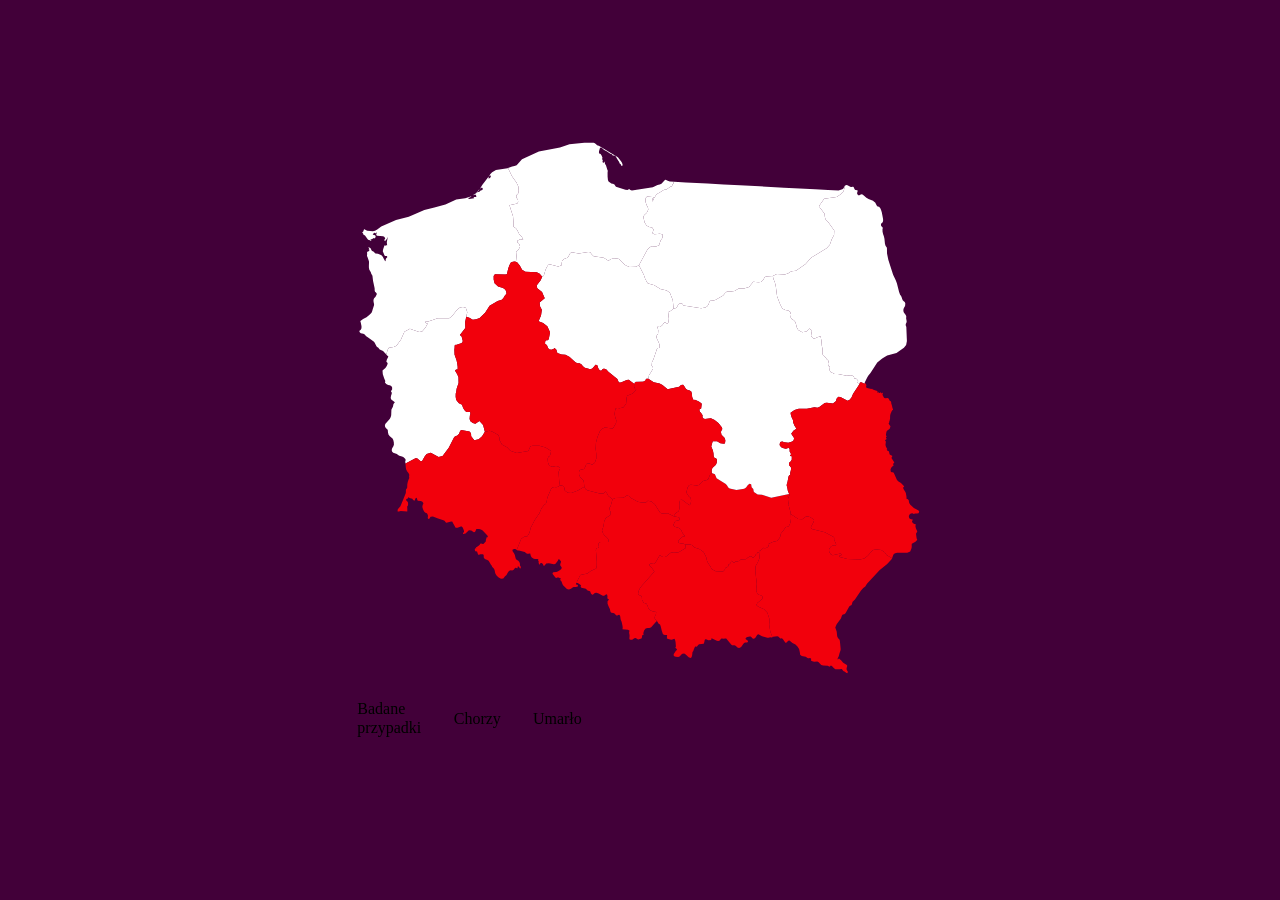
==== index.html @ c2839b9c "Updates" ====
<!DOCTYPE html>
<html lang="en">

<head>
  <meta charset="UTF-8" />
  <meta name="viewport" content="width=device-width, initial-scale=1.0" />
  <meta http-equiv="X-UA-Compatible" content="ie=edge" />
  <title>Site title</title>
  <meta name="description" content="Description" />

  <!-- Title -->
  <meta property="og:title" content="" />
  <!-- OPTIONAL description. 2-4 sentences. -->
  <meta property="og:description" content="" />
  <!-- full url with http(s) ie. https://maciejkorsan.github.io/my-repo/ -->
  <meta property="og:url" content="" />
  <!-- full url to the image with http(s) ie. https://maciejkorsan.github.io/my-repo/assets/img/fb.png. Facebook suggests at least 1200 x 630. -->
  <meta property="og:image" content="https://maciejkorsan.com/wtf-gulp-starter/assets/img/cover.png" />

  <link rel="manifest" href="manifest.json" />
  <meta name="apple-mobile-web-app-capable" content="yes" />
  <link rel="apple-touch-icon" sizes="192x192" href="assets/pwa/icons/icon-192x192.png" />

  <link rel="icon" type="image/png" href="assets/pwa/icons/icon-192x192.png" />

  <link rel="stylesheet" href="css/main.css" />
</head>

<body>
  <main class="main">

    <svg id="Poland_-_Provinces" data-name="Poland - Provinces" xmlns="http://www.w3.org/2000/svg" width="565.33"
      height="533.13" viewBox="0 0 565.33 533.13">
      <defs>
        <style>
          .cls-1 {
            fill: #878787;
            stroke: #f9f9f9;
            stroke-linecap: round;
            stroke-linejoin: round;
            stroke-width: 0.25px;
            fill-rule: evenodd;
          }
        </style>
      </defs>
      
      <polygon id="zachodniopomorskie" class="woj__zach"
        points="166.23 98.78 165.17 96.53 163.88 94.67 162.31 93.26 160.19 88.97 158.85 87.36 156.47 85.63 156.45 80.41 156.01 75.16 152.46 64.31 160.25 62.38 161.14 61.01 160.92 58.63 159.87 57.16 159.25 55.77 159.66 54.07 161.14 52.54 161.73 49.97 161.33 45.38 159.6 41.84 155 35.16 151.11 27.3 151 27.09 151 27.09 150.62 27.24 138.94 28.97 135.13 31.36 133.19 33.31 132.04 35.61 132.87 34.81 133.6 34.51 133.92 34.91 133.57 36.2 132.85 37.03 131.95 37.38 131.39 37.14 131.69 36.2 131.69 35.61 125.22 43.96 122.85 48.06 123.67 47.23 124.16 46.63 125.27 46.67 125.93 48.06 125.21 48.9 123.25 49.82 122.47 50.76 121.59 51.12 120.57 51.33 120.06 51.52 120.55 50.8 121.8 49.49 122.5 48.06 119.05 52.14 116.73 53.66 114.81 54.61 117.85 53.65 119.14 53.72 119.03 55.26 119.22 55.4 119.32 55.37 119.38 55.45 119.41 55.92 116.74 55.92 116.74 56.63 117.13 56.63 117.13 57.22 112.2 58.09 110.99 57.22 113.76 55.98 114.46 55.26 108.28 57.34 99.27 58.47 88.43 63.4 77.4 66.38 67.33 69.08 51.78 75.67 39.03 79.02 24.24 85.61 20.23 88.58 18.06 89.74 15.84 90.2 10.31 89.74 8.6 89.09 7.99 88.58 7.07 88.16 6.12 90.72 5.66 91.03 5.12 91.19 6.1 92.4 6.55 93.88 6.55 93.88 6.68 93.86 7.99 94.46 10.68 98.37 11.61 98.99 12.27 99.1 13.15 99.56 13.68 99.64 14.4 99.49 14.45 99.3 13.68 98.99 13.68 98.35 14.48 98.27 15.24 98.02 16.76 97.05 17.27 97.43 17.98 97.1 18.56 96.26 18.67 95.11 18.2 94.5 17.29 94.09 15.62 93.76 16.1 93.14 16.47 92.53 16.85 92.06 17.34 91.87 18.01 92.05 18.48 92.31 18.92 92.17 19.47 91.22 19.57 91.58 19.59 91.66 19.64 91.68 19.82 91.87 19.11 93.72 19.98 94.69 26.18 95.34 27.51 96.09 28.28 97.7 27.93 98.04 27.42 98.72 27.14 98.99 27.43 99.48 27.75 99.83 28.14 100.08 28.63 100.29 28.28 99.64 29.62 98.29 30.05 97.54 30.19 96.4 30.57 96.4 30.39 98.19 30 99.88 29.8 101.78 30.19 104.17 29.32 104.21 28.71 104.57 28.16 104.73 27.52 104.17 26.15 108.27 25.78 110.35 27.52 114.54 28.16 114.88 29.59 115.01 30.19 115.19 30.14 115.74 30.15 116.11 30.19 116.47 29.42 117.08 28.95 117.65 28.7 118.53 28.63 120.04 28.34 120.32 27.69 119.48 25.86 115.94 25.01 114.72 23.96 113.9 20.96 112.82 18.5 112.4 17.88 111.88 16.76 110.67 15.24 109.94 14.45 109.33 13.79 107.5 13.1 106.98 12.32 106.59 11.77 106.1 11.46 106.8 12 107.12 12.18 107.44 12 107.77 11.46 108.09 12.44 108.78 12.37 109.55 11.63 110.24 10.62 110.67 10.08 110.74 10.08 110.74 10.07 110.75 10.14 113.4 9.91 114.87 10.76 116.71 11.93 120.37 12.03 121.3 11.88 124.75 11.92 126.83 12.33 128.77 13.69 130.88 14.27 132.84 15.44 134.82 16.02 139.68 17.2 145.14 17.57 146.9 17.66 147.69 17.69 149.38 17.87 150.3 18.21 150.9 19.06 151.62 19.28 152.15 20.01 152.82 18.55 155.7 18.14 156.32 17.55 156.63 17 157.47 16.6 158.61 16.45 159.85 16.65 161.36 16.98 162.68 17.1 164.03 15.42 169.3 15.27 170.08 14.52 171.76 12.8 173.56 9.51 176.2 6.11 177.98 3.4 180 3.4 180.58 3.74 181.51 4.42 184.8 4.55 185.96 4.32 187.71 3.74 188.83 2.25 190.12 2.89 191.43 3.87 192.19 5.04 192.56 6.28 192.65 7.4 193.15 9.22 195.31 10.75 196.13 16.69 200.52 17.55 201.54 19.47 205.33 20.05 205.89 21.11 206.39 22.72 208.59 26.06 209.92 29.31 213.58 30.67 208.66 31.9 206.82 36.65 206.06 39.48 204.86 43.86 198.68 47.41 190.87 52.88 187.84 62.16 190.93 65.12 190.51 68.55 186.51 70.68 182.47 69.15 182.21 68.04 180.7 71.2 180.53 80.67 177.27 92.19 177.31 95.01 175.24 100.03 168.81 102.96 166.48 106 166.06 108.81 166.68 110.28 171.24 109.26 175.65 112.35 176.68 115.77 178.73 119.26 178.25 122.69 176.91 128.08 171.8 132.61 164.68 140.7 159.94 144.82 158.66 146.44 157.12 147.75 154.78 149.47 152.65 149.12 149.96 147.37 147.72 145.3 146.63 141.08 145.55 137.57 142.14 136.71 138.8 136.65 135.06 137.91 133.27 148.2 133.54 149.88 133.21 151.31 127.22 152.39 124.13 153.86 121.56 155.86 120.67 157.99 120.61 160.08 121.28 159.1 111.05 161.44 108.65 163.1 105.7 162.48 103.7 161.51 102.09 160.39 101.55 160.33 99.69 163.13 98.37 166.23 98.78"
        fill="#FFFFFF" />
      <polygon id="świętokrzyskie" class="woj__swie"
        points="433.93 374.17 433.75 372.97 433.47 371.07 432.05 365.65 431.95 364.82 431.82 364.51 431.56 364.35 431.31 364.12 431.18 363.61 431.25 363.06 431.39 362.8 431.54 362.63 431.6 362.35 432.01 358.51 431.84 356.78 430.8 356.01 430.8 355.4 431.2 355.32 431.69 355.09 432.13 354.71 432.36 354.19 432.14 352.99 414.26 356.71 405.01 353.81 400.71 353.44 396.89 350.95 396.53 349.6 396.29 348.12 394.62 346.23 394.15 343.23 392.46 342.65 390.71 344.31 389.07 346.61 387.22 347.66 379.45 348.91 372.69 347.5 371.25 346.41 370.07 344.52 368.77 343.03 359.57 337.37 357.91 333.16 354.82 332.05 353.22 333.25 351.17 338.33 349.31 339.19 347.45 339.48 345.68 340.35 341.8 344.04 340 344.56 333.82 343.69 332.08 344.33 330.71 346.14 329.32 351.51 331.87 355.39 333.6 356.77 334.14 359.74 333.7 362.64 332.43 364.15 325.05 358.73 323.07 359.09 322.35 361.95 322.31 364.78 322.54 367.58 321.59 370.24 319.65 371.54 318.03 373.05 316.73 375.23 321.52 376.16 322.22 376.54 322.42 377.53 322.44 378.62 322.17 379.32 318.34 379.95 316.24 383.94 317.77 385.77 321.98 386.98 323.91 388.46 325.47 391.94 328.13 395.18 325.88 395.52 322.03 398.77 320.91 401.21 322.87 402.23 326.67 402.8 328.24 403.42 333.51 403.43 335.7 404.61 337.59 406.59 342.28 408.07 346.58 410.95 349.13 416.01 350.08 420.04 351.04 422.08 353.58 425.65 354.63 427.89 358.74 430.36 366.08 430.56 367.76 428.77 367.98 427.85 368.67 426.77 370.47 425.9 371.25 425.14 371.41 424.68 371.48 423.75 371.67 423.32 371.9 423.16 372.4 423.13 372.59 423.02 373.77 421.83 374.12 420.33 374.49 419.79 376.63 421.83 377.55 421.4 378.31 420.6 379.05 420.12 379.91 420.69 380.67 420.19 382.2 420.04 382.72 419.74 383.27 419.01 383.74 418.6 384.31 418.38 388.46 418.24 389.31 418.01 389.93 417.48 390.45 416.89 390.98 416.45 393.28 415.34 393.84 415.2 394.67 415.53 395.16 416.18 395.71 416.66 396.7 416.45 396.7 416.31 397.67 414.93 398.07 414.63 398.37 414.61 398.58 414.44 398.64 413.7 398.94 413.24 399.59 412.91 400.25 412.31 400.55 411.07 401.07 411.51 401.45 411.53 402.08 411.07 402.14 410.8 402.08 410.37 402.05 409.99 402.27 409.81 403.07 409.88 403.26 409.81 406.69 406.82 407.74 407.29 409.16 406.98 410.59 406.14 411.65 405.02 411.11 403.63 410.89 403.22 416.23 400.82 419.82 399.89 420.84 399.02 422.56 396.95 423.26 395.58 423.55 393.89 423.95 392.51 426.6 389.35 428.2 386.67 429.16 385.98 430.63 385.74 431.63 385.2 432.48 383.9 433.14 382.32 433.54 380.92 434 377.44 433.93 374.17"
        fill="#F2000C" />
      <polygon id="śląskie" class="woj__slas"
        points="328.61 405.32 328.24 403.42 326.67 402.8 322.87 402.23 320.91 401.21 322.03 398.77 325.88 395.52 328.13 395.18 325.47 391.94 323.91 388.46 321.98 386.98 317.77 385.77 316.24 383.94 318.34 379.95 322.17 379.32 322.44 378.62 322.42 377.53 322.22 376.54 321.52 376.16 316.73 375.23 310.66 372.13 305.06 372.43 303.17 371.86 297.95 363.53 294.59 360.43 290.83 359.73 288.9 361.41 284.44 361.43 280.82 360.68 273.51 356.72 271.8 354.97 269.83 354.58 268.06 355.81 266.24 356.67 258.34 356.93 255.54 358.31 253.61 365.13 252.91 365.97 252.49 367.34 252.84 369.35 253.59 370.99 253.19 374.13 248.82 376.95 247.32 380.11 246.33 385.64 245 389.24 246.08 392.59 247.56 394.61 249.37 396 251.16 397.93 251.79 401.09 243.67 401.01 242.04 401.4 241.3 403.39 241.92 404.94 241.81 406.51 240.58 407.09 239.38 407.33 238.87 409.12 239.82 420.36 239.77 424.84 239.17 427.38 233.76 429.92 230.41 432.47 223.36 433.94 220.04 440.46 219.96 441.91 219.96 441.92 220.75 442.12 224.01 444.26 223.65 445.86 224.38 446.71 227.95 447.39 228.8 447.86 230.56 449.38 231.22 449.68 232.53 449.95 233.19 450.44 233.43 450.92 233.82 452.27 234.13 452.85 235.24 453.76 236.05 453.6 237.61 452.24 237.55 452.09 237.47 451.99 237.38 451.94 237.25 451.94 239.51 451.66 241.67 452.43 245.82 454.73 247.12 454.73 249.32 453.32 250.15 453.82 250.49 455.39 250.35 456.72 250.6 457.79 252.08 458.59 250.55 460.37 250.57 462.7 251.54 465.33 252.86 468.05 253.42 470.56 253.77 471.21 254.51 471.73 256.24 471.88 257.03 472.13 257.76 472.72 258.86 474.02 259.56 474.45 260.38 474.38 261.25 474 262.12 473.85 262.96 474.47 263.19 475.15 263.57 478.12 263.83 478.95 264.49 480.45 264.73 481.23 265.54 484.91 265.7 486.69 265.46 488.13 271 488.64 272.61 489.63 272.12 491.08 272.18 492.3 272.45 493.47 272.6 494.74 272.36 497.57 272.68 498.53 273.77 498.74 275.18 498.63 277.34 497.37 278.56 497.08 279.08 497.26 280.19 498.07 280.72 498.34 281.3 498.38 282.7 498.1 284.43 497.41 284.83 496.72 284.97 495.65 285.37 493.98 285.53 493.94 286.22 493.93 286.46 493.74 286.6 493.17 286.49 492.76 286.31 492.5 286.21 492.4 287.11 489.61 287.87 488.39 288.68 487.61 289.6 487.16 290.67 486.93 292.39 486.95 292.97 486.85 293.76 486.53 294.18 486.17 299.03 480.81 299.24 480.38 299.56 480.24 299.87 480.37 299.87 480.36 299.58 479.36 298.27 478.47 297.56 476.91 298.03 475.11 298.98 473.18 299.17 470.91 295.39 470.24 293.3 469.29 291.49 467.59 290.64 464.93 289.51 462.85 286.66 461.73 284.99 458.73 284.87 455.83 283.67 454.32 282.19 454.16 281.06 452.69 281.7 449.78 282.94 447.23 284.17 445.42 297.42 430.51 294.82 426.89 291.85 423.92 293.61 422.55 297.34 423.08 299.77 419.61 301.32 416.48 302.82 414.24 305.92 416.03 307.35 416.02 308.77 415.7 313.72 411.84 316.79 411.36 319.92 411.61 321.69 411.33 328.75 406.89 328.61 405.32"
        fill="#F2000C" />
      <polygon id="mazowieckie" class="woj__mazo"
        points="502.37 242.05 501.46 242.34 500.53 241.76 500.7 241.34 500.98 240.38 501.26 239.89 499.69 237.98 498.67 237.38 497.48 238.01 496.96 235.94 495.67 234.68 494.03 234.16 489.67 234.76 480.97 232.96 478.02 233.12 476.66 232.78 476 231.71 475.04 232.12 473.91 231.25 472.97 229.9 472.57 228.92 472.91 225.89 472.76 225.45 471.98 225.32 471.51 224.9 471.24 224.12 471.04 222.95 471.09 222.13 471.34 221.41 471.53 220.65 471.39 219.75 471 219.21 469.76 218.15 468.6 216.54 465.48 213.2 465.65 211.2 465.47 207.76 464.8 204.5 464.45 199.69 463.58 195.35 460.34 196.27 457.19 197.85 455.44 196.63 454.04 194.65 454.93 189.55 452.22 187.5 449.43 190.52 445.19 191.15 441.21 189.07 439.73 186.37 438.96 182.97 438.14 180.66 436.78 179.25 434.64 178.07 433.22 175.52 432.99 173.16 433.89 171.48 431.33 169.49 428.25 169.04 425.29 167.42 423.23 163.44 420.12 155.6 418.72 144.86 417.82 141.17 416.54 138.13 415.8 134.88 409.04 135.4 407.66 136.15 406.06 139.32 403.78 140.94 401.24 141.33 396.28 140.86 392.04 145.92 387.01 147.53 381.67 147.51 377.57 149.88 374.02 150.62 370.02 150.57 368 152.22 366.15 154.43 358.33 158.96 356.29 159.57 354.14 159.34 352.41 160.69 351.46 163.84 350.01 165.54 348.32 166.39 344.12 167.17 326.47 164.44 325.98 163.85 325.62 163.03 324.75 162.43 323.79 162.22 321.57 162.91 320.13 165.78 318.51 167.13 316.58 167.62 313.9 169.79 311.04 171.14 311.37 172.9 311.42 174.73 311.87 177.47 311.71 179.3 311.41 181.11 310.88 182.69 309.81 182.56 308.78 181.82 307.7 181.37 306.51 182.51 305.47 184.1 303.13 186.07 300.4 185.71 301.27 189.51 300.99 192.92 299.87 194.16 299.4 196.03 300.02 197.96 300.95 199.71 302.56 203.6 302.61 206.65 300.21 207.3 296.45 218.27 294.97 221.31 294.67 224.83 295.82 226.01 296.05 227.71 291.92 234.54 291.69 236.08 291.32 237.64 296.71 241.36 302.59 242.61 305.46 243.96 310.63 248.14 322.24 245.73 324.02 243.91 326.1 243.72 327.62 245.66 328.97 248.01 330.72 248.92 332.7 249.51 334.24 250.58 334.95 252.91 335.14 256.11 336.28 258.64 337.08 259.07 337.94 258.86 341.79 260.41 343.97 261.88 344.74 262.86 344.16 267.41 342.3 268.5 342.76 270.43 344.26 272.15 345.59 274.15 345.45 275.86 345.94 277.33 347.95 277.98 353.88 277.3 357.59 279.01 361.64 282.16 364.93 286.57 365.29 288.06 364.79 289.09 364.23 289.92 363.94 291.07 364.46 293.64 367.47 296.79 368.32 299.08 368.18 301.23 367.46 302.71 363.4 302.14 360.05 300.33 355.69 300.33 354.24 305.39 355.9 309.39 356.45 312.16 356.66 315.02 357.08 316.47 359.14 317.46 359.87 318.28 359.86 321.16 358.93 323.63 355.34 326.98 354.63 329.42 354.82 332.05 357.91 333.16 359.57 337.37 368.77 343.03 370.07 344.52 371.25 346.41 372.69 347.5 379.45 348.91 387.22 347.66 389.07 346.61 390.71 344.31 392.46 342.65 394.15 343.23 394.62 346.23 396.29 348.12 396.53 349.6 396.89 350.95 400.71 353.44 405.01 353.81 414.26 356.71 432.14 352.99 430.77 349.56 430.33 346.71 429.81 345.11 429.69 344.41 429.78 343.39 429.99 342.61 430.46 341.31 431.47 335.76 432.15 334.33 432.68 333.88 433.29 333.79 433.19 331.92 433.87 329.21 434.21 326.64 431.98 323.97 432.09 321.79 433.4 320.73 434.75 318.84 434.81 315.17 433.09 315 433.09 314.38 433.94 313.38 433.75 312.27 432.74 310.7 432.62 309.43 432.67 308.41 432.47 307.61 431.6 307.02 431.07 306.97 429.69 307.58 428.71 307.68 425.83 307.07 424.28 306.35 423.45 305.37 422.75 304.17 422.67 303.24 423.25 300.94 425.27 300.4 427.27 301.22 431.34 301.86 435.3 300.45 436.69 299.13 437.07 297.08 434.25 292.74 436.41 289.7 439.49 287.83 437.53 284.83 436.17 281.47 435.94 279.07 434.84 276.7 433.94 274.16 433.59 271.87 437.56 268.91 441.81 267.68 449.9 267.73 457.55 266.21 460.39 266.74 462.35 266.11 467.69 262.1 469.83 261.85 475.98 262.44 479.08 259.9 479.35 258.54 479.71 257.39 480.63 256.4 481.65 255.72 483.94 256.25 490.49 259.63 492.66 258.81 494.51 256.44 496.11 252.7 501.42 244.84 503.21 241.47 502.37 242.05"
        fill="#FFFFFF" />
      <polygon id="warmińsko-mazurskie" class="woj__warMaz"
        points="487.81 44.8 486.39 47.43 485.34 48.29 481.49 49.56 470.98 49.01 457.95 48.31 442.4 47.48 426.85 46.66 402.63 45.36 382.63 44.3 366.49 43.44 350.35 42.58 328.7 41.42 317.16 40.8 316.94 40.92 316.32 40.86 316.42 41.29 316.57 42.33 316.67 42.77 315.79 42.95 315.35 43.9 315.05 44.95 314.57 45.45 313.76 45.57 313.01 45.88 309.39 48.55 307.19 48.86 306.27 49.24 301.92 52 301.21 52.17 300.5 52.63 299.08 53.96 297.67 56.27 297.31 56.63 296.93 57.2 295.94 59.81 295.19 60.55 295.23 59.15 295.45 57.99 295.85 57.13 296.38 56.63 296.38 55.92 295.07 56.09 290.09 55.44 288.74 56.99 288.35 60.25 289.58 63.92 290.73 65.96 291.32 68.35 290.68 70.1 289.81 71.64 287.37 74.12 286.48 75.45 286.63 77.32 287.64 81.41 289.51 84.5 292.21 86.1 295.08 86.48 296.54 88.47 295.45 92.21 297.44 93.18 302.97 92.73 305.77 93.49 305.55 95.03 305.55 96.62 304.87 97.87 303.85 98.91 302.97 101.61 302.3 102.65 302.19 104.18 299.03 105.58 294.52 105.28 292.18 106.76 290.2 108.92 281.95 124.32 286.79 133.77 288.17 137.81 289.87 141.02 290.74 142.28 292.05 142.84 293.11 142.89 297.39 144.31 303.37 147.91 309.75 149.59 312.86 151.78 315.75 159.1 316.58 167.62 318.51 167.13 320.13 165.78 321.57 162.91 323.79 162.22 324.75 162.43 325.62 163.03 325.98 163.85 326.47 164.44 344.12 167.17 348.32 166.39 350.01 165.54 351.46 163.84 352.41 160.69 354.14 159.34 356.29 159.57 358.33 158.96 366.15 154.43 368 152.22 370.02 150.57 374.02 150.62 377.57 149.88 381.67 147.51 387.01 147.53 392.04 145.92 396.28 140.86 401.24 141.33 403.78 140.94 406.06 139.32 407.66 136.15 409.04 135.4 415.8 134.88 419.86 133.09 427.86 133.56 431.37 132.31 433.01 131.01 434.78 130.26 438.95 129.63 448.6 123 454.03 116.84 469.6 107.15 472.81 103.75 474.76 98.23 477.03 93.88 477.23 89.45 471.3 81.13 468.46 78.34 467.87 75.7 467.56 72.86 461.92 65.29 467.17 57.8 479.64 56.04 483.35 53.52 486.54 50.17 487.95 45.53 487.81 44.8"
        fill="#FFFFFF" />
      <polygon id="pomorskie" class="woj__pomo"
        points="317.16 40.8 312.81 40.57 310.04 39.61 308.85 38.64 307.9 39.06 304.46 42.66 302.69 43.48 300.49 43.99 295.87 46.24 274.9 49.38 273.37 48.91 272.71 48.55 272.23 48.06 270.49 49.03 268.41 48.87 258.98 45.81 258.04 44.49 257.7 43.66 256.9 43.13 255.97 42.84 255.22 42.76 254.34 42.46 252.64 41.15 251.76 40.86 250.98 39.25 250.61 35.65 250.57 31.84 250.79 29.63 250.35 28.7 248.94 24.31 248.24 23.23 247.79 21.95 248.12 20.35 247.19 21.55 246.13 21.77 245.49 20.97 245.83 19.08 245.18 18.4 245.16 17.76 245.38 17.12 245.41 16.38 244.59 14.6 243.92 13.41 243.62 13.05 242.28 12.45 241.98 12.09 241.98 10.68 242.09 10.04 242.88 7.27 243.24 6.78 243.92 6.47 244.4 6.69 246.21 8.1 246.74 8.85 250.02 10.44 253.36 12.74 254.94 13.29 255.48 14.2 255.97 14.41 257.93 14.81 258.45 15.06 261.11 19.58 262.03 20.76 262.71 22.57 263.73 23.29 264.07 23.99 264.35 24.69 264.59 25.02 265.58 24.54 265.52 23.23 264.95 21.73 264.39 20.67 260.91 16.14 241.82 4.69 240.64 4.42 239.9 4.03 237.87 2.25 236.6 1.78 227.41 1.78 212.49 3.16 203 6.42 181.86 10.44 165 18.36 159.65 24.26 157.53 25.02 155.16 25.43 151 27.09 151 27.09 151.11 27.3 155 35.16 159.6 41.84 161.33 45.38 161.73 49.97 161.14 52.54 159.66 54.07 159.25 55.77 159.87 57.16 160.92 58.63 161.14 61.01 160.25 62.38 152.46 64.31 156.01 75.16 156.45 80.41 156.47 85.63 158.85 87.36 160.19 88.97 162.31 93.26 163.88 94.67 165.17 96.53 166.23 98.78 163.13 98.37 160.33 99.69 160.39 101.55 161.51 102.09 162.48 103.7 163.1 105.7 161.44 108.65 159.1 111.05 160.08 121.28 162.77 124.6 165.08 128.69 168.35 130.69 179.73 131.16 182.72 132.8 185.2 135.79 186.77 134.83 188.45 128.92 189.81 125.94 191.37 123.78 193.43 123.56 201.19 125.59 204.67 124.18 204.7 122.19 204.92 120.84 205.24 119.62 207.03 117.94 210.87 116.51 213.14 112.32 214.65 111.14 221.75 112.53 231.22 111.11 233.18 111.28 234.83 113.4 236.66 115.15 246.72 116.83 251.48 119.67 253.56 118.29 256.78 117.14 261.34 117.79 262.44 118.41 263.2 119.32 264.1 119.91 267.78 123.72 269.51 124.83 272.56 126.04 278.93 125.66 281.95 124.32 290.2 108.92 292.18 106.76 294.52 105.28 299.03 105.58 302.19 104.18 302.3 102.65 302.97 101.61 303.85 98.91 304.87 97.87 305.55 96.62 305.55 95.03 305.77 93.49 302.97 92.73 297.44 93.18 295.45 92.21 296.54 88.47 295.08 86.48 292.21 86.1 289.51 84.5 287.64 81.41 286.63 77.32 286.48 75.45 287.37 74.12 289.81 71.64 290.68 70.1 291.32 68.35 290.73 65.96 289.58 63.92 288.35 60.25 288.74 56.99 290.09 55.44 295.07 56.09 296.38 55.92 296.38 56.63 295.85 57.13 295.45 57.99 295.23 59.15 295.19 60.55 295.94 59.81 296.93 57.2 297.31 56.63 297.67 56.27 299.08 53.96 300.5 52.63 301.21 52.17 301.92 52 306.27 49.24 307.19 48.86 309.39 48.55 313.01 45.88 313.76 45.57 314.57 45.45 315.05 44.95 315.35 43.9 315.79 42.95 316.67 42.77 316.57 42.33 316.42 41.29 316.32 40.86 316.94 40.92 317.16 40.8"
        fill="#FFFFFF" />
      <polygon id="podlaskie" class="woj__podl"
        points="549.79 197.34 549.33 186.12 549.18 185.41 548.96 184.95 548.76 184.39 548.71 183.4 548.87 182.67 549.49 181.42 549.65 180.84 549.63 180.1 549.16 177.52 549.15 176.92 549.28 175.81 549.19 175.09 548.55 173.72 546.86 171.54 546.38 169.96 546.45 168.15 546.99 166.86 547.67 165.74 548.17 164.4 548.3 162.14 547.71 161.02 546.75 160.27 545.75 159.17 545.09 157.73 544.65 156.37 544.1 155.05 543.1 153.7 542.11 151.04 539.88 142.19 538.75 139.23 536.12 133.73 531.38 119.1 530.04 112.53 529.92 106.73 529.91 106.73 529.91 106.72 528.55 104.72 527.96 102.78 527.45 97.75 526.88 95.36 526.14 93.18 525.56 90.86 525.49 88.08 525.72 87.52 525.76 87 525.6 86.53 525.27 86.1 524.67 85.61 524.22 84.92 523.98 84.06 524.02 83.04 524.29 82.62 524.59 82.24 525.27 81.68 526.1 80.22 526.08 78.07 525.27 73.63 524.84 71.59 524.23 69.46 523.45 67.55 522.52 66.18 522.01 65.87 520.81 65.54 520.23 65.15 519.72 64.41 518.7 62.46 518.16 61.62 517.13 60.73 516.01 59.78 511.51 58.07 509.38 56.76 505.91 53.84 504.89 53.35 503.77 53.6 502.43 54.17 501.15 54.17 500.14 52.76 500.15 51.75 500.47 50.66 500.68 49.75 500.32 49.22 498.4 48.99 497.78 48.56 497.42 47.95 497.18 47.2 496.86 46.45 496.26 45.85 495.69 45.71 494.42 45.98 493.81 45.9 490.46 44.17 489.27 44 487.88 44.66 487.81 44.8 487.95 45.53 486.54 50.17 483.35 53.52 479.64 56.04 467.17 57.8 461.92 65.29 467.56 72.86 467.87 75.7 468.46 78.34 471.3 81.13 477.23 89.45 477.03 93.88 474.76 98.23 472.81 103.75 469.6 107.15 454.03 116.84 448.6 123 438.95 129.63 434.78 130.26 433.01 131.01 431.37 132.31 427.86 133.56 419.86 133.09 415.8 134.88 416.54 138.13 417.82 141.17 418.72 144.86 420.12 155.6 423.23 163.44 425.29 167.42 428.25 169.04 431.33 169.49 433.89 171.48 432.99 173.16 433.22 175.52 434.64 178.07 436.78 179.25 438.14 180.66 438.96 182.97 439.73 186.37 441.21 189.07 445.19 191.15 449.43 190.52 452.22 187.5 454.93 189.55 454.04 194.65 455.44 196.63 457.19 197.85 460.34 196.27 463.58 195.35 464.45 199.69 464.8 204.5 465.47 207.76 465.65 211.2 465.48 213.2 468.6 216.54 469.76 218.15 471 219.21 471.39 219.75 471.53 220.65 471.34 221.41 471.09 222.13 471.04 222.95 471.24 224.12 471.51 224.9 471.98 225.32 472.76 225.45 472.91 225.89 472.57 228.92 472.97 229.9 473.91 231.25 475.04 232.12 476 231.71 476.66 232.78 478.02 233.12 480.97 232.96 489.67 234.76 494.03 234.16 495.67 234.68 496.96 235.94 497.48 238.01 498.67 237.38 499.69 237.98 501.26 239.89 500.98 240.38 500.7 241.34 500.53 241.76 501.46 242.34 502.37 242.05 503.21 241.47 503.97 241.14 504.99 241.39 506.75 242.45 507.75 242.44 508.19 242.13 508.19 242.13 507.78 241.78 507.61 241.74 510.2 236.42 511.23 234.82 513.47 232.06 520.27 221.56 525.2 217.45 530.15 214.55 539.49 211.88 546.92 206.81 549.14 204.06 549.91 200.11 549.79 197.34"
        fill="#FFFFFF" />
      <polygon id="podkarpackie" class="woj__podk"
        points="535.13 417.21 529.53 413.93 527.72 411.21 524.2 408.95 520.09 408.49 516.9 408.8 515.42 409.44 510.82 414.67 507.2 417.6 502.98 418.5 490.42 418.09 482.77 415.91 482.22 414.63 484.12 414.15 485 413.64 483.5 412.61 475.71 414.15 473.75 413.24 472.3 411 471.89 408.82 472.83 407 474.21 405.16 475.96 404.57 477.7 404.79 479.23 403.9 478.59 401.76 477.26 399.28 477.13 398.07 477.18 396.87 476.67 396.06 467.87 391.32 454.84 388 453.81 386.2 456.35 381.39 457.13 379.15 455.34 377.58 453.36 376.34 451.22 375.52 449.02 375.62 445.32 378.22 441.14 378.01 433.75 372.97 433.93 374.17 434 377.44 433.54 380.92 433.14 382.32 432.48 383.9 431.63 385.2 430.63 385.74 429.16 385.98 428.2 386.67 426.6 389.35 423.95 392.51 423.55 393.89 423.26 395.58 422.56 396.95 420.84 399.02 419.82 399.89 416.23 400.82 410.89 403.22 411.11 403.63 411.65 405.02 410.59 406.14 409.16 406.98 407.74 407.29 406.69 406.82 403.26 409.81 403.07 409.88 402.44 417.25 400.74 421.38 398.65 424.99 398.31 429.89 399.81 443.05 399.36 446.9 399.31 450.25 399.81 451.26 400.26 452.44 401.45 453.87 403.05 454 405.13 455.12 405.88 457.6 400.33 461.91 399.37 464.05 401.02 465.57 407.03 468.15 410.39 471.79 412.33 477.81 412.52 480.87 412.21 483.87 413.24 490.14 415.24 495.85 415.31 496.1 415.32 496.13 416.17 495.78 420.17 495.33 421.21 495.6 421.78 495.98 422.82 497 423.39 497.39 423.81 497.45 424.67 497.26 425.23 497.42 426.17 498.39 428.05 501.29 428.91 501.99 429.49 501.6 430.28 500.65 431.25 499.77 432.37 499.56 433.4 500.14 435.45 502.04 438.46 503.55 440.47 505.45 442.08 508.05 442.78 511.08 443.15 513.8 444.74 514.96 448.69 515.72 450.51 516.89 451.16 517.18 451.72 517.22 453.06 517.05 453.52 517.14 454.13 517.83 454.14 518.43 453.98 518.98 454.11 519.52 454.53 519.88 457.15 520.68 460.24 520.56 461.43 521.03 464.26 523.89 466.31 524.52 470.68 524.71 472.62 525.66 473.8 524.53 474.92 524.88 477.01 527.2 478.39 528.14 479.59 528.29 480.79 528.17 482.81 528.32 484.07 527.94 484.68 528.01 485.24 528.55 486.27 530 486.89 530.2 487.89 530.72 489.13 531.84 490.26 532.33 490.91 530.97 490.81 530.69 490.73 530.51 489.83 528.95 489.58 528.15 489.65 526.99 490.16 525.32 490.16 524.59 489.48 523.73 486.97 522.32 485.94 521.56 484.31 519.4 482.5 518.12 482.71 518.07 482.78 518.03 481.9 517.41 481.16 518.34 480.9 518.52 480.56 518.06 480.86 517.02 481.75 515.17 482.54 512.14 483.48 509.54 483.69 508.29 482.94 500.43 482.69 499.07 482.38 498.41 481.17 497.13 480.44 495.98 480.28 495.5 480.08 494.52 479.73 490.87 479.35 489.61 478.28 486.53 479.67 483.21 483.91 477.49 484.88 474.73 485.28 473.99 485.9 473.45 487.11 473.21 487.72 472.94 488.66 471.99 492.1 465.73 492.65 465.06 493.14 464.74 494.13 464.37 494.61 463.88 494.87 463.27 495.33 461.52 495.62 460.8 497.96 458.39 504.02 449.48 506.24 447.02 508.29 445.41 509.97 442.8 522.74 428.9 525.27 426.94 528.31 424.59 528.32 424.59 528.32 424.59 528.33 424.59 529.95 423.28 534.35 418.48 535.13 417.35 535.16 417.23 535.13 417.21"
        fill="#F2000C" />
      <polygon id="opolskie" class="woj__opol"
        points="253.61 365.13 255.54 358.31 251.34 354.91 250.04 352.38 248.54 350.54 247.88 350.92 247.36 351.83 246.63 352.48 242.68 352.58 230.18 349.36 228.54 348.03 227.28 345.77 220.9 349.6 214.28 352.03 210.72 351.83 207.78 349.46 207.47 347.28 206.72 345.37 204.88 344.42 202.94 344.52 201.09 345.66 199.14 346.14 197.22 346 195.4 346.61 193.95 348.18 190.7 355.68 190.11 357.85 189.75 360.16 188.85 362.85 187.08 364.04 184.42 367.49 182.42 372.13 177.77 379.05 173.75 386.71 172.47 391.67 170.45 395.13 167.07 395.68 164.14 397.94 160.11 408.01 159.87 409.05 159.87 409.05 160.7 409.55 161.99 409.39 167.73 411.01 168.35 411.38 169.65 412.48 170.36 412.86 171.13 412.87 172.83 412.52 173.49 412.72 173.37 412.96 173.56 413.91 173.9 415.04 174.24 415.8 174.79 416.4 176.76 417.65 178.09 418.04 180.71 417.96 181.86 418.45 180.84 418.87 180.99 419.2 181.19 419.49 181.42 419.74 181.67 419.97 181.6 421.11 181.71 422.21 182.1 423.11 182.84 423.68 183.45 422.08 184.69 421.98 185.91 422.97 186.43 424.6 186.71 424.79 187.01 424.86 187.3 424.79 187.59 424.6 189.23 422.6 191.9 422.36 196.89 423.24 198.19 422.9 199.15 422.12 200.8 419.82 201.12 419.1 201.26 418.5 201.63 418.27 202.57 418.62 202.88 418.92 203.91 420.31 204.05 420.51 204.08 420.74 204.04 421 203.91 421.28 203.31 422.92 203.2 423.72 203.32 424.6 203.91 425.18 204.78 426.8 204.26 428.12 203.13 429.11 200.75 430.54 199.26 431.12 196.56 431.23 195.95 431.54 195.54 432.42 195.65 433.05 198.37 436.5 199.24 436.89 199.81 436.79 200.28 436.52 200.87 436.38 201.61 436.57 203.13 437.33 203.91 437.5 203.94 437.58 203.95 437.67 203.94 437.73 203.91 437.8 203.39 438.24 203.21 438.72 203.39 439.22 203.91 439.74 204.53 440.49 204.91 441.45 205.22 442.52 205.66 443.56 206.29 444.44 209.91 448.05 211.95 448.48 213.98 447.86 215.63 446.38 216.64 446.12 218.88 446.05 220.7 445.51 220.99 445.13 220.89 444.26 220.5 443.66 220.02 443.64 219.57 443.78 219.28 443.66 219.03 441.69 219.96 441.92 219.96 441.91 220.04 440.46 223.36 433.94 230.41 432.47 233.76 429.92 239.17 427.38 239.77 424.84 239.82 420.36 238.87 409.12 239.38 407.33 240.58 407.09 241.81 406.51 241.92 404.94 241.3 403.39 242.04 401.4 243.67 401.01 251.79 401.09 251.16 397.93 249.37 396 247.56 394.61 246.08 392.59 245 389.24 246.33 385.64 247.32 380.11 248.82 376.95 253.19 374.13 253.59 370.99 252.84 369.35 252.49 367.34 252.91 365.97 253.61 365.13"
        fill="#F2000C" />
      <polygon id="lubiskie" class="woj__lubi"
        points="126.11 284.07 122.46 280.04 118.37 282.82 115.84 281.99 113.43 280.34 112.61 277.92 112.86 274.8 113.37 273.05 113.28 271.23 112.36 270.65 111.39 271.07 109.31 271.03 107.33 269.04 106.04 266.68 105.04 263.85 101.96 262.2 100.43 260.61 99.12 258.67 98.68 255.8 98.72 252.72 99.36 250.04 99.48 248.66 99.77 247.34 101.59 241.96 101.47 236.33 100.35 233.62 97.98 229.4 99.17 228.56 100.67 228.57 100.68 225.81 100.24 222.46 99.56 219.25 97.58 213.82 97.37 208.68 97.61 206.73 97.67 204.66 98.06 203.8 98.91 203.9 104.2 202.22 105.28 201.52 105.81 200.07 104.61 195.52 102.9 193.92 108.33 186.92 108.15 181 109.26 175.65 110.28 171.24 108.81 166.68 106 166.06 102.96 166.48 100.03 168.81 95.01 175.24 92.19 177.31 80.67 177.27 71.2 180.53 68.04 180.7 69.15 182.21 70.68 182.47 68.55 186.51 65.12 190.51 62.16 190.93 52.88 187.84 47.41 190.87 43.86 198.68 39.48 204.86 36.65 206.06 31.9 206.82 30.67 208.66 29.31 213.58 29.63 213.94 31.37 215.38 29.8 218.68 29.37 220.81 30.41 221.77 30.67 222.75 29.74 224.9 28.39 227.05 25.5 229.62 25.81 233.25 27.14 237.25 28.31 239.91 27.98 241.57 29.23 242.98 31.12 243.96 32.71 244.33 34.28 245.02 35.15 246.62 35.13 248.49 34.04 249.94 34.04 250.5 34.84 251.77 34.63 253.07 34.03 254.73 33.69 257.09 34.25 258.4 37.88 261.13 36.85 262.41 36.43 263.19 36.25 264 36.14 264.83 35.91 265.69 34.7 267.89 34.4 268.77 34.2 274.31 33.73 276.08 32.87 277.72 31.84 279.1 28.64 282.38 27.9 283.94 28.07 285.86 28.99 287.27 30 287.97 30.77 289.01 30.99 291.39 31.57 293.69 32.83 295.17 35.54 297.44 36.27 298.99 36.81 301.28 36.91 303.65 36.25 305.45 35.16 307.18 34.71 308.92 34.83 309.57 35.01 310.52 36.25 311.81 39.9 313.05 41.08 313.89 41.08 313.9 42.35 314.63 44.98 315.41 46.24 316.02 47.11 316.7 48.15 317.8 48.73 319.03 48.25 320.15 48.46 322.51 49.51 321.89 58.45 317.22 60.06 317.19 63.35 320.04 64.98 320.17 67.81 315.29 69.67 313.06 73.76 311.63 81.62 315.98 85.57 314.99 91.76 306.8 97.26 296.03 98.46 295.14 100.42 294.49 102.11 292.78 102.93 290.45 104.02 288.93 112.5 290.51 114 292.13 114.18 295.25 117.28 299.22 121.71 298.23 125.11 295.24 127.85 290.8 126.11 284.07"
        fill="#FFFFFF" />
      <polygon id="lubelskie" class="woj__lube"
        points="553.84 372.4 555.38 372.2 556.86 373.03 558 372.53 559.86 372.51 561.55 372.15 562.24 370.61 561.52 369.51 556.86 366.93 553.09 363.43 552.25 362.04 551.94 360.87 551.88 360.07 551.73 359.34 551.11 358.4 550.43 357.93 549.72 357.64 549.31 357.28 549.54 356.58 549.54 356.03 548.89 352.31 548.4 351.12 546.93 348.84 546.11 347.07 546.32 346.26 547.24 345.77 546.62 344.69 543.96 341.97 541.12 340.17 539.86 338.63 536.76 331.83 535.81 331.21 534.73 331.19 533.85 330.73 533.49 328.83 533.79 327.64 534.55 326.32 535.55 325.27 536.57 324.87 536.22 323.65 536.29 322.73 536.69 322.11 537.34 321.81 536.88 320.73 534.61 317.37 534.52 316.81 535.39 315.01 534.6 314.47 533.59 314.1 532.71 313.49 532.34 312.23 532.23 311.67 532.01 310.47 531.25 310.01 530.36 309.67 529.67 308.27 530.05 308.3 530.43 308.27 529.21 306.15 528.72 304.9 528.52 303.61 528.82 301.18 528.74 300.3 528.11 299.61 528.11 298.94 528.61 298.87 528.95 298.66 529.67 297.77 529.39 297.38 529.05 296.75 528.87 296.17 529.09 295.92 529.61 295.68 529.48 295.11 529.1 294.48 528.9 294.01 529.22 291.93 529.44 290.97 529.67 290.32 530.62 289.22 531.79 288.5 532.86 287.43 533.49 285.33 532.46 283.93 531.58 282.3 532.2 281.55 532.43 279.58 533.11 279.21 533.08 278.79 533.04 278.68 532.94 278.68 532.72 278.59 533.08 277.56 533.12 274.63 533.49 272.96 534.54 270.45 535.28 269.29 536.15 268.63 535.51 267.08 534.72 263.65 534.26 262.52 534.2 261.47 533.98 260.42 533.3 259.94 532.77 259.71 532.43 259.13 532.15 258.39 531.78 257.69 530.73 257.05 528.08 257.13 526.99 256.78 525.44 253.67 525.66 253.35 525.82 252.26 525.61 251.57 524.67 252.48 524.3 252.05 523.75 251.59 523.53 251.18 522.76 252.12 522.23 252.01 521.73 251.49 521.03 251.18 520.22 251.49 520.06 251.34 520.47 250.5 520.47 249.94 519.3 249.81 515.83 248.5 515.09 247.76 514.23 248.1 510.21 247.01 508.95 246.2 509.4 244.58 509.22 243.38 508.61 242.48 508.19 242.13 508.19 242.13 507.75 242.44 506.75 242.45 504.99 241.39 503.97 241.14 503.21 241.47 501.42 244.84 496.11 252.7 494.51 256.44 492.66 258.81 490.49 259.63 483.94 256.25 481.65 255.72 480.63 256.4 479.71 257.39 479.35 258.54 479.08 259.9 475.98 262.44 469.83 261.85 467.69 262.1 462.35 266.11 460.39 266.74 457.55 266.21 449.9 267.73 441.81 267.68 437.56 268.91 433.59 271.87 433.94 274.16 434.84 276.7 435.94 279.07 436.17 281.47 437.53 284.83 439.49 287.83 436.41 289.7 434.25 292.74 437.07 297.08 436.69 299.13 435.3 300.45 431.34 301.86 427.27 301.22 425.27 300.4 423.25 300.94 422.67 303.24 422.75 304.17 423.45 305.37 424.28 306.35 425.83 307.07 428.71 307.68 429.69 307.58 431.07 306.97 431.6 307.02 432.47 307.61 432.67 308.41 432.62 309.43 432.74 310.7 433.75 312.27 433.94 313.38 433.09 314.38 433.09 315 434.81 315.17 434.75 318.84 433.4 320.73 432.09 321.79 431.98 323.97 434.21 326.64 433.87 329.21 433.19 331.92 433.29 333.79 432.68 333.88 432.15 334.33 431.47 335.76 430.46 341.31 429.99 342.61 429.78 343.39 429.69 344.41 429.81 345.11 430.33 346.71 430.77 349.56 432.14 352.99 432.36 354.19 432.13 354.71 431.69 355.09 431.2 355.32 430.8 355.4 430.8 356.01 431.84 356.78 432.01 358.51 431.6 362.35 431.54 362.63 431.39 362.8 431.25 363.06 431.18 363.61 431.31 364.12 431.56 364.35 431.82 364.51 431.95 364.82 432.05 365.65 433.47 371.07 433.75 372.97 441.14 378.01 445.32 378.22 449.02 375.62 451.22 375.52 453.36 376.34 455.34 377.58 457.13 379.15 456.35 381.39 453.81 386.2 454.84 388 467.87 391.32 476.67 396.06 477.18 396.87 477.13 398.07 477.26 399.28 478.59 401.76 479.23 403.9 477.7 404.79 475.96 404.57 474.21 405.16 472.83 407 471.89 408.82 472.3 411 473.75 413.24 475.71 414.15 483.5 412.61 485 413.64 484.12 414.15 482.22 414.63 482.77 415.91 490.42 418.09 502.98 418.5 507.2 417.6 510.82 414.67 515.42 409.44 516.9 408.8 520.09 408.49 524.2 408.95 527.72 411.21 529.53 413.93 535.13 417.21 535.16 417.23 535.87 414.9 536.48 413.61 537.24 412.87 538.2 412.37 540.13 411.76 550.26 411.63 553.2 410.41 554.42 407.52 554.67 406.57 554.77 405.44 554.68 403.74 554.84 402.69 558.43 400.8 559.49 399.67 560.19 398.66 560.26 398.46 559.97 398.22 559.57 397.05 559.01 392.87 560.3 390.62 560.29 390.59 558.87 387.16 558.43 385.31 558.77 383.3 557.27 382.93 555.74 381.97 554.96 380.62 555.69 379.07 555.69 378.52 554.13 378.33 552.8 377.71 551.98 376.59 551.87 374.9 552.56 373.38 553.84 372.4"
        fill="#F2000C" />
      <polygon id="dolnośląskie" class="woj__doln"
        points="201.58 330.92 203.16 327.16 201.14 325.53 199.01 324.94 195.59 325.63 192.28 324.86 190.98 321.58 190.68 317.7 191.42 315.79 192.78 314.89 193.56 312.67 194.11 310.09 188.56 306.48 182.38 304.79 175.81 304.76 173.48 305.24 171.36 310.06 159.81 312.1 153.37 309.8 150.32 306.42 144.9 303.39 142.48 299.1 142.29 296.17 141.31 293.9 135 290.46 132.73 289.86 127.85 290.8 125.11 295.24 121.71 298.23 117.28 299.22 114.18 295.25 114 292.13 112.5 290.51 104.02 288.93 102.93 290.45 102.11 292.78 100.42 294.49 98.46 295.14 97.26 296.03 91.76 306.8 85.57 314.99 81.62 315.98 73.76 311.63 69.67 313.06 67.81 315.29 64.98 320.17 63.35 320.04 60.06 317.19 58.45 317.22 49.51 321.89 48.46 322.51 48.8 326.31 48.8 326.39 49.04 328 49.19 328.61 50.23 330.44 51.49 331.93 52.31 333.68 52.02 336.27 52.22 336.55 52.45 336.8 51.49 338.69 50.74 341.07 50.28 343.57 50.22 345.82 50.1 346.96 49.73 347.56 49.3 347.97 49 348.58 48.9 349.46 48.89 351.17 48.72 352.19 46.22 358.54 43.41 365.26 41.42 367.48 40.63 368.79 40.62 370.44 41.81 370.48 43.83 369.91 50.22 370.38 50.33 369.62 50.26 366.54 50.2 366.29 50.16 365.95 50.22 365.45 50.37 365.15 50.92 364.53 51.09 364.08 51.03 361.5 50.18 360.26 49.27 359.54 49.04 358.54 49.04 358.54 49.3 358.23 49.58 358 49.9 357.85 50.22 357.78 51.02 357.19 51.28 356.78 51.44 356.05 52.5 357.02 55.33 357.65 55.81 358.53 56.47 359.18 57.25 359.57 57.88 359.44 58.07 358.54 58.07 358.53 58.57 357.37 59.29 356.86 59.94 357.19 60.2 358.54 60.73 359.84 63.91 359.89 65.4 360.63 66.3 362.09 66.24 362.94 65.75 363.87 65.36 365.5 65.53 366.76 66.05 368.32 66.71 369.79 67.3 370.75 68.42 371.65 69.43 372.1 70.28 372.8 70.95 374.46 70.97 375.32 70.81 376.21 70.76 377.05 71.12 377.78 71.82 378 71.91 378.03 72.53 377.38 73.06 376.43 73.58 375.79 75.91 375.59 80.4 377.17 87.09 379.52 87.73 379.94 88.47 381.08 88.88 381.48 89.47 381.67 94.11 380.54 95.5 380.67 95.62 381.27 95.8 381.81 98.62 386.63 98.98 386.76 100.53 386.71 103.84 385.47 104.76 385.6 105.52 386.33 106.24 387.71 106.73 388.91 107.03 390.12 106.91 391.17 106.1 391.82 105.99 392.11 105.95 392.39 105.99 392.67 106.1 392.94 108.48 392.5 111.94 389.13 114.3 389.38 116.07 390.73 116.92 391.13 117.86 390.92 118.54 390.06 118.94 388.93 119.36 388.05 120.08 387.89 122.11 387.93 123.93 388.4 125.65 389.38 130.41 394.43 130.91 396.11 129.16 396.83 129.37 397.5 129.37 397.79 129.22 398.03 128.97 398.54 128.89 398.99 128.81 399.67 128.82 400.18 128.97 400.13 128.49 400.81 127.34 401.95 126.82 402.69 125.86 402.9 124.07 402.4 123.19 402.69 122.76 403.82 121.92 404.54 120.94 405.13 120.08 405.85 119.77 405.97 119.26 406.3 118.92 406.33 119.19 407.31 119.29 407.57 118.18 407.32 117.74 408.71 118.26 410.28 120.08 410.6 120.8 412.86 121.06 413.37 121.78 413.95 122.19 413.86 122.59 413.51 123.24 413.3 125.79 413.3 126.32 413.46 126.71 414.28 126.75 415.09 126.71 415.89 126.85 416.65 127.85 417.98 130.34 418.89 131.58 419.77 132.38 420.9 133.8 423.5 134.61 424.6 135.32 425.88 137.01 427.65 137.62 429.31 138.26 432.28 138.78 433.37 139.76 434.66 141.69 436.44 144.03 437.66 146.3 437.49 148.02 435.14 149.27 434.24 149.95 433.27 150.55 432.09 151.56 430.56 152.81 429.49 153.92 429.32 155.04 429.4 155.72 429.23 156.35 429.07 156.87 428.6 157.8 427.3 158.47 426.84 158.97 426.82 160 427.19 160.5 427.15 160.64 426.83 160.63 425.78 160.78 425.54 161.6 425.55 161.94 425.78 162.2 426.31 162.79 427.2 163.47 427.46 163.83 426.71 163.72 425.56 162.99 424.6 162.91 422.47 162.32 420.91 161.3 419.79 159.94 418.98 158.9 417.9 158.35 416.21 157.93 414.34 157.29 412.74 155.5 410.09 155.5 408.87 157.02 407.94 158.29 408.1 159.87 409.05 159.87 409.05 160.11 408.01 164.14 397.94 167.07 395.68 170.45 395.13 172.47 391.67 173.75 386.71 177.77 379.05 182.42 372.13 184.42 367.49 187.08 364.04 188.85 362.85 189.75 360.16 190.11 357.85 190.7 355.68 193.95 348.18 195.4 346.61 197.22 346 199.14 346.14 201.09 345.66 202.94 344.52 202.21 340.08 201.58 330.92"
        fill="#F2000C" />
      <polygon id="łódzkie" class="woj__lodz"
        points="367.47 296.79 364.46 293.64 363.94 291.07 364.23 289.92 364.79 289.09 365.29 288.06 364.93 286.57 361.64 282.16 357.59 279.01 353.88 277.3 347.95 277.98 345.94 277.33 345.45 275.86 345.59 274.15 344.26 272.15 342.76 270.43 342.3 268.5 344.16 267.41 344.74 262.86 343.97 261.88 341.79 260.41 337.94 258.86 337.08 259.07 336.28 258.64 335.14 256.11 334.95 252.91 334.24 250.58 332.7 249.51 330.72 248.92 328.97 248.01 327.62 245.66 326.1 243.72 324.02 243.91 322.24 245.73 310.63 248.14 305.46 243.96 302.59 242.61 296.71 241.36 291.32 237.64 290.23 237.6 289.16 237.79 288.47 238.83 287.95 239.87 285.84 240.5 278.94 240.64 277.97 241.18 277.56 242.04 277.03 242.74 277.12 245.68 278.2 247.97 279.02 248.21 279.17 249.09 275.71 252.43 270.14 254.81 269.56 257.36 269.04 263.06 266.21 266.4 262.47 267.28 260.54 267.06 258.77 267.21 258 270.01 257.61 273.1 258.24 276.29 259.29 279.21 259.06 282.06 256.38 286.81 255.74 287.5 247.65 286.62 244.45 288.13 243 290.11 240.4 296.33 238.96 301.82 238.69 307.79 239.24 312.71 239.33 317.49 237.77 321.75 235.12 323.66 232.07 322.16 229.28 323 228.35 325.81 226.95 328.04 222.86 328.94 221.96 330.93 222.11 333.82 223.16 336.3 226.36 339.17 226.93 341.61 227.28 345.77 228.54 348.03 230.18 349.36 242.68 352.58 246.63 352.48 247.36 351.83 247.88 350.92 248.54 350.54 250.04 352.38 251.34 354.91 255.54 358.31 258.34 356.93 266.24 356.67 268.06 355.81 269.83 354.58 271.8 354.97 273.51 356.72 280.82 360.68 284.44 361.43 288.9 361.41 290.83 359.73 294.59 360.43 297.95 363.53 303.17 371.86 305.06 372.43 310.66 372.13 316.73 375.23 318.03 373.05 319.65 371.54 321.59 370.24 322.54 367.58 322.31 364.78 322.35 361.95 323.07 359.09 325.05 358.73 332.43 364.15 333.7 362.64 334.14 359.74 333.6 356.77 331.87 355.39 329.32 351.51 330.71 346.14 332.08 344.33 333.82 343.69 340 344.56 341.8 344.04 345.68 340.35 347.45 339.48 349.31 339.19 351.17 338.33 353.22 333.25 354.82 332.05 354.63 329.42 355.34 326.98 358.93 323.63 359.86 321.16 359.87 318.28 359.14 317.46 357.08 316.47 356.66 315.02 356.45 312.16 355.9 309.39 354.24 305.39 355.69 300.33 360.05 300.33 363.4 302.14 367.46 302.71 368.18 301.23 368.32 299.08 367.47 296.79"
        fill="#F2000C" />
      <polygon id="małopolskie" class="woj__malo"
        points="415.31 496.1 415.24 495.85 413.24 490.14 412.21 483.87 412.52 480.87 412.33 477.81 410.39 471.79 407.03 468.15 401.02 465.57 399.37 464.05 400.33 461.91 405.88 457.6 405.13 455.12 403.05 454 401.45 453.87 400.26 452.44 399.81 451.26 399.31 450.25 399.36 446.9 399.81 443.05 398.31 429.89 398.65 424.99 400.74 421.38 402.44 417.25 403.07 409.88 402.27 409.81 402.05 409.99 402.08 410.37 402.14 410.8 402.08 411.07 401.45 411.53 401.07 411.51 400.55 411.07 400.25 412.31 399.59 412.91 398.94 413.24 398.64 413.7 398.58 414.44 398.37 414.61 398.07 414.63 397.67 414.93 396.7 416.31 396.7 416.45 395.71 416.66 395.16 416.18 394.67 415.53 393.84 415.2 393.28 415.34 390.98 416.45 390.45 416.89 389.93 417.48 389.31 418.01 388.46 418.24 384.31 418.38 383.74 418.6 383.27 419.01 382.72 419.74 382.2 420.04 380.67 420.19 379.91 420.69 379.05 420.12 378.31 420.6 377.55 421.4 376.63 421.83 374.49 419.79 374.12 420.33 373.77 421.83 372.59 423.02 372.4 423.13 371.9 423.16 371.67 423.32 371.48 423.75 371.41 424.68 371.25 425.14 370.47 425.9 368.67 426.77 367.98 427.85 367.76 428.77 366.08 430.56 358.74 430.36 354.63 427.89 353.58 425.65 351.04 422.08 350.08 420.04 349.13 416.01 346.58 410.95 342.28 408.07 337.59 406.59 335.7 404.61 333.51 403.43 328.24 403.42 328.61 405.32 328.75 406.89 321.69 411.33 319.92 411.61 316.79 411.36 313.72 411.84 308.77 415.7 307.35 416.02 305.92 416.03 302.82 414.24 301.32 416.48 299.77 419.61 297.34 423.08 293.61 422.55 291.85 423.92 294.82 426.89 297.42 430.51 284.17 445.42 282.94 447.23 281.7 449.78 281.06 452.69 282.19 454.16 283.67 454.32 284.87 455.83 284.99 458.73 286.66 461.73 289.51 462.85 290.64 464.93 291.49 467.59 293.3 469.29 295.39 470.24 299.17 470.91 298.98 473.18 298.03 475.11 297.56 476.91 298.27 478.47 299.58 479.36 299.87 480.36 299.87 480.37 300.35 480.56 301.29 482.23 301.71 482.68 303.02 483.55 303.7 485.28 304.71 489.62 305.61 492.36 305.9 492.98 306.86 493.72 308.03 494.03 310.26 494.05 310 494.6 309.92 495.06 309.95 496.41 309.83 497.42 309.83 497.44 313.04 498.54 314.26 498.68 315.39 498.56 317.26 497.81 317.77 498.19 317.78 498.2 318.3 499.82 318.58 501.25 318.91 505.4 318.82 505.75 318.4 506.39 318.36 506.75 318.36 506.75 318.56 507.04 319.32 507.61 319.33 507.61 319.42 507.81 319.43 507.84 319.86 508.29 319.88 508.31 319.98 508.68 319.85 509.16 319.52 509.35 319.17 509.45 318.92 509.66 316.8 513.12 316.58 514.24 316.58 514.24 317.3 515.24 318.71 515.76 321.29 515.95 322.53 515.49 323.31 514.68 324.4 513.55 325.42 512.8 327.21 512.6 328.76 513.41 331.64 516.13 333.5 517.04 334.59 516.19 335.17 514.05 335.48 511.06 336.18 510.22 336.56 509.27 336.88 508.25 337.95 505.85 338.27 505.42 338.41 505.56 339.64 505.7 340.19 505.19 341.4 503.73 342.25 503.25 346.57 502.87 346.85 502.49 347.25 501.3 347.53 500.08 347.65 499.29 347.86 498.76 348.43 498.32 349.09 498.31 351.38 499.18 354.27 499.07 354.26 497.59 355.13 497.39 359.86 499.81 361.08 500.11 362.4 499.63 363.04 499.03 363.93 497.93 364.5 497.6 365.02 497.57 366.23 497.75 368.34 497.41 369.21 497.56 374.18 503.51 375.06 504.16 376.31 504.35 377.27 504.29 378.14 504.43 379.19 505.21 380.1 506.16 381.01 506.82 382.04 507.01 383.35 506.54 384.56 505.49 386.38 502.81 387.53 501.69 388.41 501.5 389.59 501.49 390.62 501.28 391.08 500.5 390.4 499.2 389.11 498.41 388.43 497.63 389.56 496.36 390.41 495.95 392.68 495.49 393.55 495.57 394.56 496.27 395.36 497.16 396.21 497.75 397.41 497.55 398.37 496.65 400.12 494.06 401.13 493.36 401.9 493.54 405.03 495.22 410.48 496.76 411.4 496.75 413.48 496.3 414.3 496.54 415.32 496.13 415.31 496.1"
        fill="#F2000C" />
      <polygon id="kujawsko-pomorskie" class="woj__kujPom"
        points="316.58 167.62 315.75 159.1 312.86 151.78 309.75 149.59 303.37 147.91 297.39 144.31 293.11 142.89 292.05 142.84 290.74 142.28 289.87 141.02 288.17 137.81 286.79 133.77 281.95 124.32 278.93 125.66 272.56 126.04 269.51 124.83 267.78 123.72 264.1 119.91 263.2 119.32 262.44 118.41 261.34 117.79 256.78 117.14 253.56 118.29 251.48 119.67 246.72 116.83 236.66 115.15 234.83 113.4 233.18 111.28 231.22 111.11 221.75 112.53 214.65 111.14 213.14 112.32 210.87 116.51 207.03 117.94 205.24 119.62 204.92 120.84 204.7 122.19 204.67 124.18 201.19 125.59 193.43 123.56 191.37 123.78 189.81 125.94 188.45 128.92 186.77 134.83 185.2 135.79 183.65 139.24 179.63 144.55 180.27 147.35 185.02 151.07 187.71 157.15 182.6 161.47 183.09 165.41 184.82 168.75 184.03 174.54 181.52 180.34 186.06 181.99 190.3 185.17 193.04 191.21 191.84 197.75 191.18 199.02 190.28 199.34 189.28 199.28 188.34 200 187.96 202.38 189.97 204.32 190.85 206.49 191.97 208.28 194.24 208.72 196.48 207.97 197.46 207.07 199.2 208.54 199.69 209.78 199.93 211.31 200.37 211.86 201 212.23 204.56 213.44 208.45 213.65 212.66 215.94 218.38 221.19 220.38 222.23 222.44 222.37 224.33 223.14 225.95 225.16 227.76 226.87 233.42 228.37 235.33 227.51 238.58 223.68 239.66 223.97 240.46 224.53 240.89 226.21 241.58 227.69 242.64 229.28 243.99 229.7 244.83 229.2 245.37 228.18 246.4 227.74 247.47 227.63 249.41 228.54 251.09 230.52 260.34 238.12 261.87 241.58 263.88 241.42 269.74 238.94 271.72 238.66 277.03 242.74 277.56 242.04 277.97 241.18 278.94 240.64 285.84 240.5 287.95 239.87 288.47 238.83 289.16 237.79 290.23 237.6 291.32 237.64 291.69 236.08 291.92 234.54 296.05 227.71 295.82 226.01 294.67 224.83 294.97 221.31 296.45 218.27 300.21 207.3 302.61 206.65 302.56 203.6 300.95 199.71 300.02 197.96 299.4 196.03 299.87 194.16 300.99 192.92 301.27 189.51 300.4 185.71 303.13 186.07 305.47 184.1 306.51 182.51 307.7 181.37 308.78 181.82 309.81 182.56 310.88 182.69 311.41 181.11 311.71 179.3 311.87 177.47 311.42 174.73 311.37 172.9 311.04 171.14 313.9 169.79 316.58 167.62"
        fill="#FFFFFF" />
      <polygon id="wielkopolskie" class="woj__wiel"
        points="279.02 248.21 278.2 247.97 277.12 245.68 277.03 242.74 271.72 238.66 269.74 238.94 263.88 241.42 261.87 241.58 260.34 238.12 251.09 230.52 249.41 228.54 247.47 227.63 246.4 227.74 245.37 228.18 244.83 229.2 243.99 229.7 242.64 229.28 241.58 227.69 240.89 226.21 240.46 224.53 239.66 223.97 238.58 223.68 235.33 227.51 233.42 228.37 227.76 226.87 225.95 225.16 224.33 223.14 222.44 222.37 220.38 222.23 218.38 221.19 212.66 215.94 208.45 213.65 204.56 213.44 201 212.23 200.37 211.86 199.93 211.31 199.69 209.78 199.2 208.54 197.46 207.07 196.48 207.97 194.24 208.72 191.97 208.28 190.85 206.49 189.97 204.32 187.96 202.38 188.34 200 189.28 199.28 190.28 199.34 191.18 199.02 191.84 197.75 193.04 191.21 190.3 185.17 186.06 181.99 181.52 180.34 184.03 174.54 184.82 168.75 183.09 165.41 182.6 161.47 187.71 157.15 185.02 151.07 180.27 147.35 179.63 144.55 183.65 139.24 185.2 135.79 182.72 132.8 179.73 131.16 168.35 130.69 165.08 128.69 162.77 124.6 160.08 121.28 157.99 120.61 155.86 120.67 153.86 121.56 152.39 124.13 151.31 127.22 149.88 133.21 148.2 133.54 137.91 133.27 136.65 135.06 136.71 138.8 137.57 142.14 141.08 145.55 145.3 146.63 147.37 147.72 149.12 149.96 149.47 152.65 147.75 154.78 146.44 157.12 144.82 158.66 140.7 159.94 132.61 164.68 128.08 171.8 122.69 176.91 119.26 178.25 115.77 178.73 112.35 176.68 109.26 175.65 108.15 181 108.33 186.92 102.9 193.92 104.61 195.52 105.81 200.07 105.28 201.52 104.2 202.22 98.91 203.9 98.06 203.8 97.67 204.66 97.61 206.73 97.37 208.68 97.58 213.82 99.56 219.25 100.24 222.46 100.68 225.81 100.67 228.57 99.17 228.56 97.98 229.4 100.35 233.62 101.47 236.33 101.59 241.96 99.77 247.34 99.48 248.66 99.36 250.04 98.72 252.72 98.68 255.8 99.12 258.67 100.43 260.61 101.96 262.2 105.04 263.85 106.04 266.68 107.33 269.04 109.31 271.03 111.39 271.07 112.36 270.65 113.28 271.23 113.37 273.05 112.86 274.8 112.61 277.92 113.43 280.34 115.84 281.99 118.37 282.82 122.46 280.04 126.11 284.07 127.85 290.8 132.73 289.86 135 290.46 141.31 293.9 142.29 296.17 142.48 299.1 144.9 303.39 150.32 306.42 153.37 309.8 159.81 312.1 171.36 310.06 173.48 305.24 175.81 304.76 182.38 304.79 188.56 306.48 194.11 310.09 193.56 312.67 192.78 314.89 191.42 315.79 190.68 317.7 190.98 321.58 192.28 324.86 195.59 325.63 199.01 324.94 201.14 325.53 203.16 327.16 201.58 330.92 202.21 340.08 202.94 344.52 204.88 344.42 206.72 345.37 207.47 347.28 207.78 349.46 210.72 351.83 214.28 352.03 220.9 349.6 227.28 345.77 226.93 341.61 226.36 339.17 223.16 336.3 222.11 333.82 221.96 330.93 222.86 328.94 226.95 328.04 228.35 325.81 229.28 323 232.07 322.16 235.12 323.66 237.77 321.75 239.33 317.49 239.24 312.71 238.69 307.79 238.96 301.82 240.4 296.33 243 290.11 244.45 288.13 247.65 286.62 255.74 287.5 256.38 286.81 259.06 282.06 259.29 279.21 258.24 276.29 257.61 273.1 258 270.01 258.77 267.21 260.54 267.06 262.47 267.28 266.21 266.4 269.04 263.06 269.56 257.36 270.14 254.81 275.71 252.43 279.17 249.09 279.02 248.21"
        fill="#F2000C" />
    </svg>
    <div class="quant">
      <div class="quant__box">
        <div class="quant__box-suspects">Badane przypadki</div>
      </div>
      <div class="quant__box">
        <div class="quant__box-sick"> Chorzy</div>
      </div>
      <div class="quant__box">
        <div class="quant__box-died">Umarło</div>
      </div>
    </div>




  </main>

  <script src="js/main.js"></script>
</body>

</html>
---- css/main.css ----
/*! normalize.css v8.0.1 | MIT License | github.com/necolas/normalize.css */
/* Document
   ========================================================================== */
/**
 * 1. Correct the line height in all browsers.
 * 2. Prevent adjustments of font size after orientation changes in iOS.
 */
html {
  line-height: 1.15;
  /* 1 */
  -webkit-text-size-adjust: 100%;
  /* 2 */ }

/* Sections
   ========================================================================== */
/**
 * Remove the margin in all browsers.
 */
body {
  margin: 0; }

/**
 * Render the `main` element consistently in IE.
 */
main {
  display: block; }

/**
 * Correct the font size and margin on `h1` elements within `section` and
 * `article` contexts in Chrome, Firefox, and Safari.
 */
h1 {
  font-size: 2em;
  margin: 0.67em 0; }

/* Grouping content
   ========================================================================== */
/**
 * 1. Add the correct box sizing in Firefox.
 * 2. Show the overflow in Edge and IE.
 */
hr {
  -webkit-box-sizing: content-box;
          box-sizing: content-box;
  /* 1 */
  height: 0;
  /* 1 */
  overflow: visible;
  /* 2 */ }

/**
 * 1. Correct the inheritance and scaling of font size in all browsers.
 * 2. Correct the odd `em` font sizing in all browsers.
 */
pre {
  font-family: monospace, monospace;
  /* 1 */
  font-size: 1em;
  /* 2 */ }

/* Text-level semantics
   ========================================================================== */
/**
 * Remove the gray background on active links in IE 10.
 */
a {
  background-color: transparent; }

/**
 * 1. Remove the bottom border in Chrome 57-
 * 2. Add the correct text decoration in Chrome, Edge, IE, Opera, and Safari.
 */
abbr[title] {
  border-bottom: none;
  /* 1 */
  text-decoration: underline;
  /* 2 */
  -webkit-text-decoration: underline dotted;
          text-decoration: underline dotted;
  /* 2 */ }

/**
 * Add the correct font weight in Chrome, Edge, and Safari.
 */
b,
strong {
  font-weight: bolder; }

/**
 * 1. Correct the inheritance and scaling of font size in all browsers.
 * 2. Correct the odd `em` font sizing in all browsers.
 */
code,
kbd,
samp {
  font-family: monospace, monospace;
  /* 1 */
  font-size: 1em;
  /* 2 */ }

/**
 * Add the correct font size in all browsers.
 */
small {
  font-size: 80%; }

/**
 * Prevent `sub` and `sup` elements from affecting the line height in
 * all browsers.
 */
sub,
sup {
  font-size: 75%;
  line-height: 0;
  position: relative;
  vertical-align: baseline; }

sub {
  bottom: -0.25em; }

sup {
  top: -0.5em; }

/* Embedded content
   ========================================================================== */
/**
 * Remove the border on images inside links in IE 10.
 */
img {
  border-style: none; }

/* Forms
   ========================================================================== */
/**
 * 1. Change the font styles in all browsers.
 * 2. Remove the margin in Firefox and Safari.
 */
button,
input,
optgroup,
select,
textarea {
  font-family: inherit;
  /* 1 */
  font-size: 100%;
  /* 1 */
  line-height: 1.15;
  /* 1 */
  margin: 0;
  /* 2 */ }

/**
 * Show the overflow in IE.
 * 1. Show the overflow in Edge.
 */
button,
input {
  /* 1 */
  overflow: visible; }

/**
 * Remove the inheritance of text transform in Edge, Firefox, and IE.
 * 1. Remove the inheritance of text transform in Firefox.
 */
button,
select {
  /* 1 */
  text-transform: none; }

/**
 * Correct the inability to style clickable types in iOS and Safari.
 */
button,
[type="button"],
[type="reset"],
[type="submit"] {
  -webkit-appearance: button; }

/**
 * Remove the inner border and padding in Firefox.
 */
button::-moz-focus-inner,
[type="button"]::-moz-focus-inner,
[type="reset"]::-moz-focus-inner,
[type="submit"]::-moz-focus-inner {
  border-style: none;
  padding: 0; }

/**
 * Restore the focus styles unset by the previous rule.
 */
button:-moz-focusring,
[type="button"]:-moz-focusring,
[type="reset"]:-moz-focusring,
[type="submit"]:-moz-focusring {
  outline: 1px dotted ButtonText; }

/**
 * Correct the padding in Firefox.
 */
fieldset {
  padding: 0.35em 0.75em 0.625em; }

/**
 * 1. Correct the text wrapping in Edge and IE.
 * 2. Correct the color inheritance from `fieldset` elements in IE.
 * 3. Remove the padding so developers are not caught out when they zero out
 *    `fieldset` elements in all browsers.
 */
legend {
  -webkit-box-sizing: border-box;
          box-sizing: border-box;
  /* 1 */
  color: inherit;
  /* 2 */
  display: table;
  /* 1 */
  max-width: 100%;
  /* 1 */
  padding: 0;
  /* 3 */
  white-space: normal;
  /* 1 */ }

/**
 * Add the correct vertical alignment in Chrome, Firefox, and Opera.
 */
progress {
  vertical-align: baseline; }

/**
 * Remove the default vertical scrollbar in IE 10+.
 */
textarea {
  overflow: auto; }

/**
 * 1. Add the correct box sizing in IE 10.
 * 2. Remove the padding in IE 10.
 */
[type="checkbox"],
[type="radio"] {
  -webkit-box-sizing: border-box;
          box-sizing: border-box;
  /* 1 */
  padding: 0;
  /* 2 */ }

/**
 * Correct the cursor style of increment and decrement buttons in Chrome.
 */
[type="number"]::-webkit-inner-spin-button,
[type="number"]::-webkit-outer-spin-button {
  height: auto; }

/**
 * 1. Correct the odd appearance in Chrome and Safari.
 * 2. Correct the outline style in Safari.
 */
[type="search"] {
  -webkit-appearance: textfield;
  /* 1 */
  outline-offset: -2px;
  /* 2 */ }

/**
 * Remove the inner padding in Chrome and Safari on macOS.
 */
[type="search"]::-webkit-search-decoration {
  -webkit-appearance: none; }

/**
 * 1. Correct the inability to style clickable types in iOS and Safari.
 * 2. Change font properties to `inherit` in Safari.
 */
::-webkit-file-upload-button {
  -webkit-appearance: button;
  /* 1 */
  font: inherit;
  /* 2 */ }

/* Interactive
   ========================================================================== */
/*
 * Add the correct display in Edge, IE 10+, and Firefox.
 */
details {
  display: block; }

/*
 * Add the correct display in all browsers.
 */
summary {
  display: list-item; }

/* Misc
   ========================================================================== */
/**
 * Add the correct display in IE 10+.
 */
template {
  display: none; }

/**
 * Add the correct display in IE 10.
 */
[hidden] {
  display: none; }

html {
  -webkit-box-sizing: border-box;
          box-sizing: border-box; }

*, *:before, *:after {
  -webkit-box-sizing: inherit;
          box-sizing: inherit; }

body {
  display: -webkit-box;
  display: -ms-flexbox;
  display: flex;
  -webkit-box-pack: center;
      -ms-flex-pack: center;
          justify-content: center;
  -webkit-box-align: center;
      -ms-flex-align: center;
          align-items: center;
  min-height: 100vh;
  background: #420039;
  -webkit-box-orient: vertical;
  -webkit-box-direction: normal;
      -ms-flex-direction: column;
          flex-direction: column; }

.quant {
  width: 240px;
  height: 80px;
  display: -webkit-box;
  display: -ms-flexbox;
  display: flex;
  -webkit-box-pack: center;
      -ms-flex-pack: center;
          justify-content: center;
  -webkit-box-align: center;
      -ms-flex-align: center;
          align-items: center;
  -webkit-box-orient: horizontal;
  -webkit-box-direction: normal;
      -ms-flex-direction: row;
          flex-direction: row; }
  .quant__box {
    width: 80px;
    height: 80px;
    display: -webkit-box;
    display: -ms-flexbox;
    display: flex;
    -webkit-box-pack: center;
        -ms-flex-pack: center;
            justify-content: center;
    -webkit-box-align: center;
        -ms-flex-align: center;
            align-items: center; }

/*# sourceMappingURL=main.css.map */
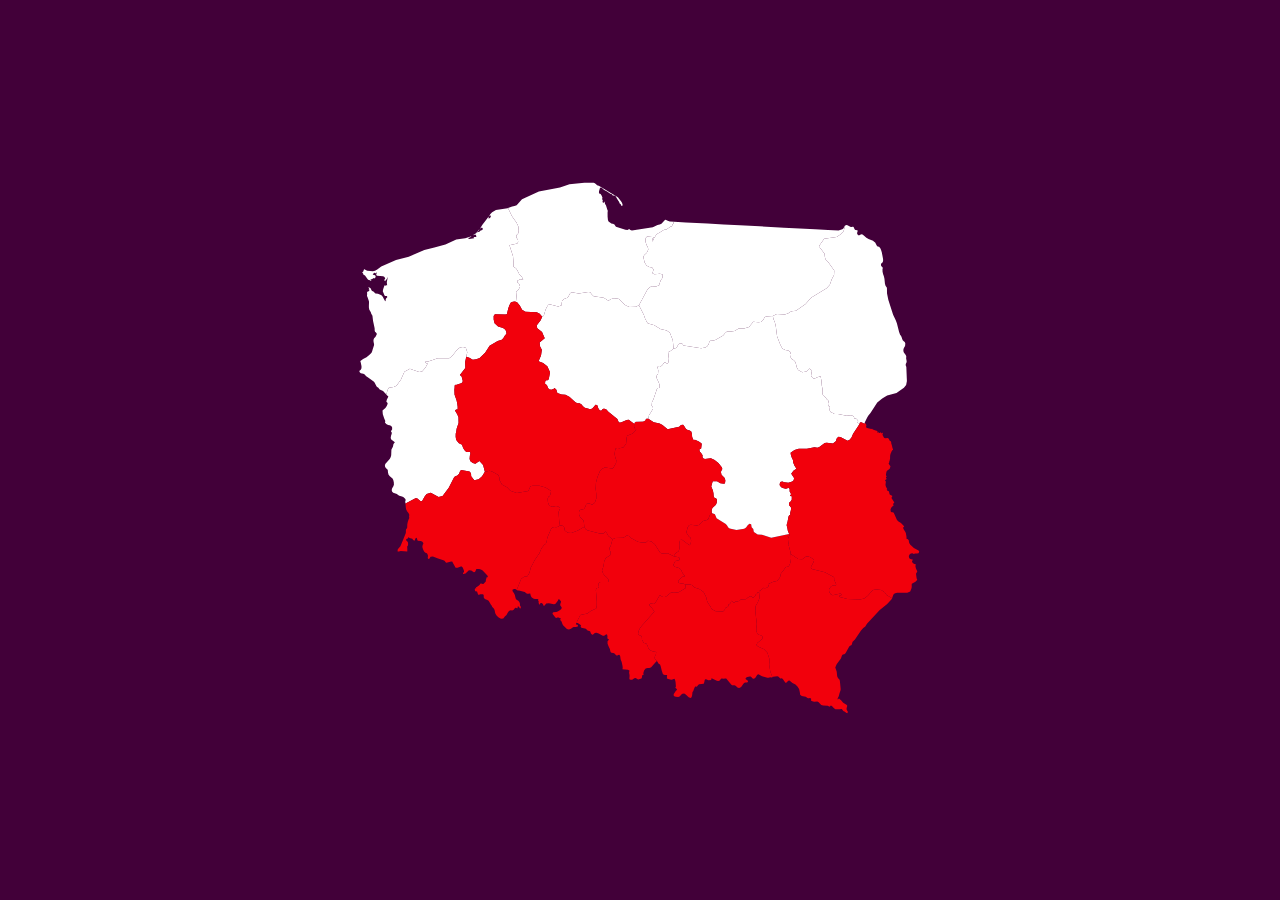
==== commit 5cc99a11: "Updates" ====
--- a/index.html
+++ b/index.html
@@ -93,21 +93,6 @@
         points="279.02 248.21 278.2 247.97 277.12 245.68 277.03 242.74 271.72 238.66 269.74 238.94 263.88 241.42 261.87 241.58 260.34 238.12 251.09 230.52 249.41 228.54 247.47 227.63 246.4 227.74 245.37 228.18 244.83 229.2 243.99 229.7 242.64 229.28 241.58 227.69 240.89 226.21 240.46 224.53 239.66 223.97 238.58 223.68 235.33 227.51 233.42 228.37 227.76 226.87 225.95 225.16 224.33 223.14 222.44 222.37 220.38 222.23 218.38 221.19 212.66 215.94 208.45 213.65 204.56 213.44 201 212.23 200.37 211.86 199.93 211.31 199.69 209.78 199.2 208.54 197.46 207.07 196.48 207.97 194.24 208.72 191.97 208.28 190.85 206.49 189.97 204.32 187.96 202.38 188.34 200 189.28 199.28 190.28 199.34 191.18 199.02 191.84 197.75 193.04 191.21 190.3 185.17 186.06 181.99 181.52 180.34 184.03 174.54 184.82 168.75 183.09 165.41 182.6 161.47 187.71 157.15 185.02 151.07 180.27 147.35 179.63 144.55 183.65 139.24 185.2 135.79 182.72 132.8 179.73 131.16 168.35 130.69 165.08 128.69 162.77 124.6 160.08 121.28 157.99 120.61 155.86 120.67 153.86 121.56 152.39 124.13 151.31 127.22 149.88 133.21 148.2 133.54 137.91 133.27 136.65 135.06 136.71 138.8 137.57 142.14 141.08 145.55 145.3 146.63 147.37 147.72 149.12 149.96 149.47 152.65 147.75 154.78 146.44 157.12 144.82 158.66 140.7 159.94 132.61 164.68 128.08 171.8 122.69 176.91 119.26 178.25 115.77 178.73 112.35 176.68 109.26 175.65 108.15 181 108.33 186.92 102.9 193.92 104.61 195.52 105.81 200.07 105.28 201.52 104.2 202.22 98.91 203.9 98.06 203.8 97.67 204.66 97.61 206.73 97.37 208.68 97.58 213.82 99.56 219.25 100.24 222.46 100.68 225.81 100.67 228.57 99.17 228.56 97.98 229.4 100.35 233.62 101.47 236.33 101.59 241.96 99.77 247.34 99.48 248.66 99.36 250.04 98.72 252.72 98.68 255.8 99.12 258.67 100.43 260.61 101.96 262.2 105.04 263.85 106.04 266.68 107.33 269.04 109.31 271.03 111.39 271.07 112.36 270.65 113.28 271.23 113.37 273.05 112.86 274.8 112.61 277.92 113.43 280.34 115.84 281.99 118.37 282.82 122.46 280.04 126.11 284.07 127.85 290.8 132.73 289.86 135 290.46 141.31 293.9 142.29 296.17 142.48 299.1 144.9 303.39 150.32 306.42 153.37 309.8 159.81 312.1 171.36 310.06 173.48 305.24 175.81 304.76 182.38 304.79 188.56 306.48 194.11 310.09 193.56 312.67 192.78 314.89 191.42 315.79 190.68 317.7 190.98 321.58 192.28 324.86 195.59 325.63 199.01 324.94 201.14 325.53 203.16 327.16 201.58 330.92 202.21 340.08 202.94 344.52 204.88 344.42 206.72 345.37 207.47 347.28 207.78 349.46 210.72 351.83 214.28 352.03 220.9 349.6 227.28 345.77 226.93 341.61 226.36 339.17 223.16 336.3 222.11 333.82 221.96 330.93 222.86 328.94 226.95 328.04 228.35 325.81 229.28 323 232.07 322.16 235.12 323.66 237.77 321.75 239.33 317.49 239.24 312.71 238.69 307.79 238.96 301.82 240.4 296.33 243 290.11 244.45 288.13 247.65 286.62 255.74 287.5 256.38 286.81 259.06 282.06 259.29 279.21 258.24 276.29 257.61 273.1 258 270.01 258.77 267.21 260.54 267.06 262.47 267.28 266.21 266.4 269.04 263.06 269.56 257.36 270.14 254.81 275.71 252.43 279.17 249.09 279.02 248.21"
         fill="#F2000C" />
     </svg>
-    <div class="quant">
-      <div class="quant__box">
-        <div class="quant__box-suspects">Badane przypadki</div>
-      </div>
-      <div class="quant__box">
-        <div class="quant__box-sick"> Chorzy</div>
-      </div>
-      <div class="quant__box">
-        <div class="quant__box-died">Umarło</div>
-      </div>
-    </div>
-
-
-
-
   </main>
 
   <script src="js/main.js"></script>
--- a/css/main.css
+++ b/css/main.css
@@ -326,39 +326,6 @@
       -ms-flex-align: center;
           align-items: center;
   min-height: 100vh;
-  background: #420039;
-  -webkit-box-orient: vertical;
-  -webkit-box-direction: normal;
-      -ms-flex-direction: column;
-          flex-direction: column; }
-
-.quant {
-  width: 240px;
-  height: 80px;
-  display: -webkit-box;
-  display: -ms-flexbox;
-  display: flex;
-  -webkit-box-pack: center;
-      -ms-flex-pack: center;
-          justify-content: center;
-  -webkit-box-align: center;
-      -ms-flex-align: center;
-          align-items: center;
-  -webkit-box-orient: horizontal;
-  -webkit-box-direction: normal;
-      -ms-flex-direction: row;
-          flex-direction: row; }
-  .quant__box {
-    width: 80px;
-    height: 80px;
-    display: -webkit-box;
-    display: -ms-flexbox;
-    display: flex;
-    -webkit-box-pack: center;
-        -ms-flex-pack: center;
-            justify-content: center;
-    -webkit-box-align: center;
-        -ms-flex-align: center;
-            align-items: center; }
+  background: #420039; }
 
 /*# sourceMappingURL=main.css.map */
